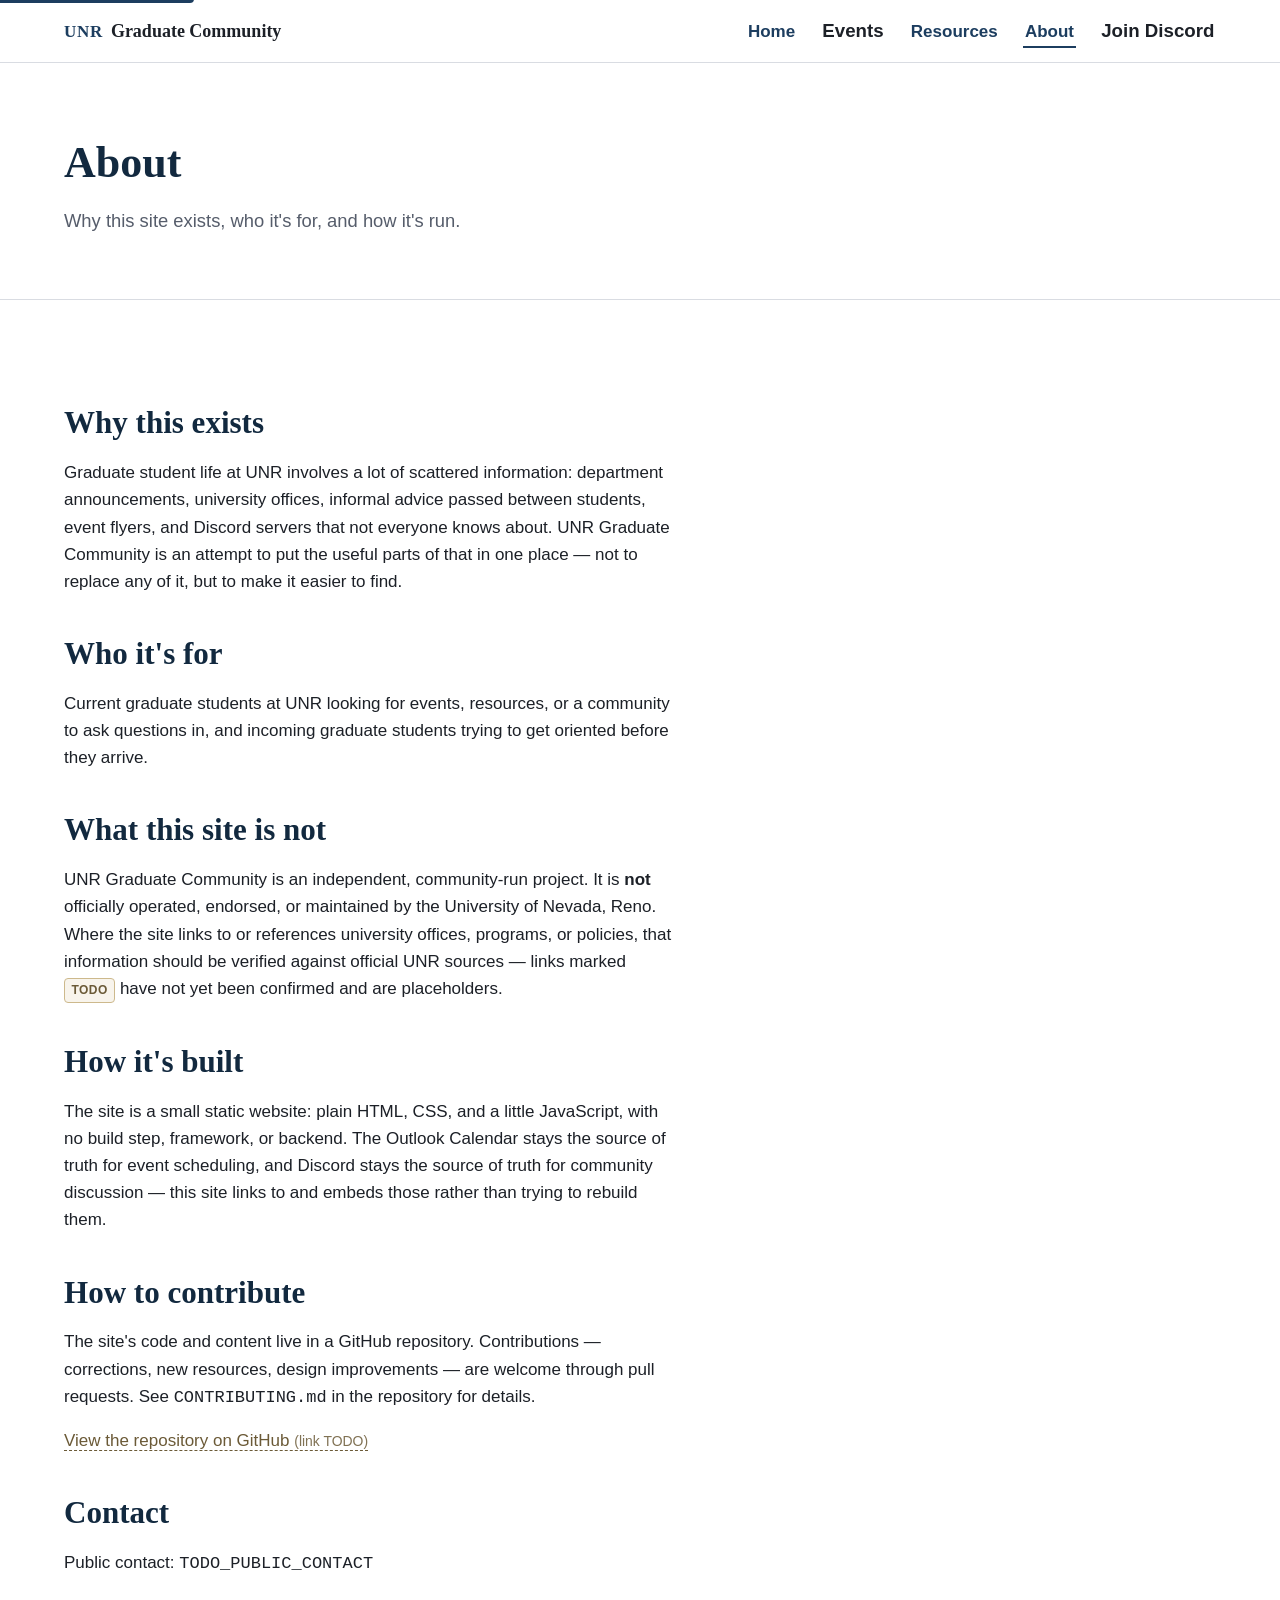
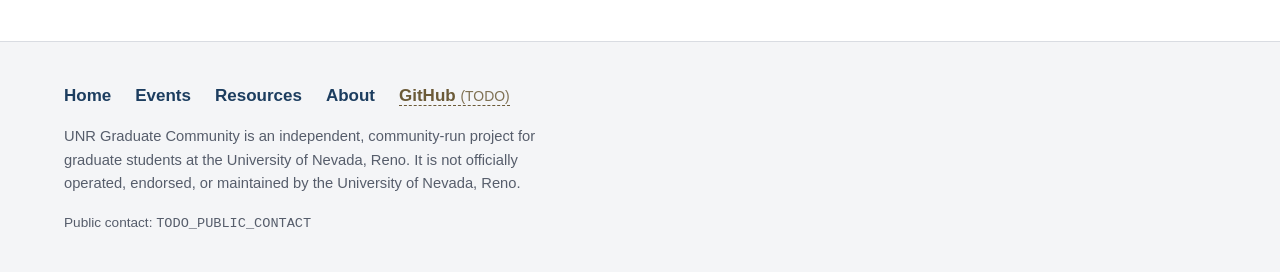
==== about.html @ 1ec274d3 "Make Events and Join Discord more prominent in the nav The shared calendar and Discord community are" ====
<!DOCTYPE html>
<html lang="en">
<head>
  <meta charset="UTF-8" />
  <meta name="viewport" content="width=device-width, initial-scale=1" />
  <title>About — UNR Graduate Community</title>
  <meta name="description" content="What UNR Graduate Community is, who it's for, and how to contribute. An independent, community-run project — not an official UNR publication." />
  <meta name="og:title" content="About — UNR Graduate Community" />
  <meta name="og:description" content="What UNR Graduate Community is, who it's for, and how to contribute." />
  <meta name="og:type" content="website" />
  <meta name="og:site_name" content="UNR Graduate Community" />
  <link rel="icon" href="assets/icons/favicon.svg" type="image/svg+xml" />
  <link rel="stylesheet" href="css/styles.css" />
  <script>document.documentElement.classList.add("js");</script>
  <script src="js/main.js" defer></script>
</head>
<body>
  <a class="skip-link" href="#main">Skip to main content</a>

  <header class="site-header">
    <div class="wrap site-header__inner">
      <a class="brand" href="index.html">
        <span class="brand__mark" aria-hidden="true">UNR</span>
        <span class="brand__name">Graduate Community</span>
      </a>

      <button type="button" class="nav-toggle" aria-expanded="false" aria-controls="primary-nav">
        <span class="nav-toggle__icon" aria-hidden="true"></span>
        <span class="nav-toggle__label">Menu</span>
      </button>

      <nav class="site-nav" id="primary-nav" aria-label="Primary">
        <ul class="nav-list">
          <li><a href="index.html">Home</a></li>
          <li><a href="events.html" class="nav-link--featured">Events</a></li>
          <li><a href="resources.html">Resources</a></li>
          <li><a href="about.html" aria-current="page">About</a></li>
          <li>
            <a href="resources.html#community" class="nav-link--featured">Join Discord</a>
          </li>
        </ul>
      </nav>
    </div>
  </header>

  <main id="main">
    <section class="hero">
      <div class="wrap">
        <h1>About</h1>
        <p class="hero__lede">Why this site exists, who it's for, and how it's run.</p>
      </div>
    </section>

    <section class="section">
      <div class="wrap prose">
        <h2>Why this exists</h2>
        <p>
          Graduate student life at UNR involves a lot of scattered information: department
          announcements, university offices, informal advice passed between students, event
          flyers, and Discord servers that not everyone knows about. UNR Graduate Community is
          an attempt to put the useful parts of that in one place — not to replace any of it,
          but to make it easier to find.
        </p>

        <h2>Who it's for</h2>
        <p>
          Current graduate students at UNR looking for events, resources, or a community to ask
          questions in, and incoming graduate students trying to get oriented before they arrive.
        </p>

        <h2>What this site is not</h2>
        <p>
          UNR Graduate Community is an independent, community-run project. It is
          <strong>not</strong> officially operated, endorsed, or maintained by the University of
          Nevada, Reno. Where the site links to or references university offices, programs, or
          policies, that information should be verified against official UNR sources — links
          marked <span class="todo-tag">TODO</span> have not yet been confirmed and are
          placeholders.
        </p>

        <h2>How it's built</h2>
        <p>
          The site is a small static website: plain HTML, CSS, and a little JavaScript, with no
          build step, framework, or backend. The Outlook Calendar stays the source of truth for
          event scheduling, and Discord stays the source of truth for community discussion — this
          site links to and embeds those rather than trying to rebuild them.
        </p>

        <h2>How to contribute</h2>
        <p>
          The site's code and content live in a GitHub repository. Contributions — corrections,
          new resources, design improvements — are welcome through pull requests. See
          <code>CONTRIBUTING.md</code> in the repository for details.
        </p>
        <p>
          <a href="#" class="placeholder-link" title="Placeholder — GitHub repository link not yet public (TODO_GITHUB_REPOSITORY_URL)">
            View the repository on GitHub <span class="placeholder-note">(link TODO)</span>
          </a>
        </p>

        <h2>Contact</h2>
        <p>
          Public contact: <code>TODO_PUBLIC_CONTACT</code>
        </p>
      </div>
    </section>
  </main>

  <footer class="site-footer">
    <div class="wrap site-footer__inner">
      <nav aria-label="Footer">
        <ul class="footer-nav">
          <li><a href="index.html">Home</a></li>
          <li><a href="events.html">Events</a></li>
          <li><a href="resources.html">Resources</a></li>
          <li><a href="about.html">About</a></li>
          <li>
            <a href="#" class="placeholder-link" title="Placeholder — GitHub repository link not yet public (TODO_GITHUB_REPOSITORY_URL)">
              GitHub <span class="placeholder-note">(TODO)</span>
            </a>
          </li>
        </ul>
      </nav>
      <p class="disclaimer">
        UNR Graduate Community is an independent, community-run project for graduate students
        at the University of Nevada, Reno. It is not officially operated, endorsed, or
        maintained by the University of Nevada, Reno.
      </p>
      <p class="footer-meta">Public contact: <code>TODO_PUBLIC_CONTACT</code></p>
    </div>
  </footer>
</body>
</html>
---- css/styles.css ----
/*
  UNR Graduate Community — stylesheet
  Plain CSS, no build step. Organized top to bottom:
  reset -> tokens -> layout -> typography -> components -> page sections -> utilities -> media queries
*/

/* ---------- Reset ---------- */
*,
*::before,
*::after {
  box-sizing: border-box;
}

html {
  -webkit-text-size-adjust: 100%;
}

body {
  margin: 0;
}

img,
svg {
  max-width: 100%;
  display: block;
}

h1,
h2,
h3,
h4,
p,
figure,
blockquote,
dl,
dd {
  margin: 0;
}

ul,
ol {
  margin: 0;
  padding: 0;
  list-style: none;
}

a {
  color: inherit;
}

button {
  font: inherit;
  color: inherit;
  background: none;
  border: none;
  cursor: pointer;
}

input,
textarea,
select {
  font: inherit;
}

/* ---------- Design tokens ---------- */
:root {
  --color-bg: #ffffff;
  --color-bg-alt: #f4f5f7;
  --color-bg-inset: #edf0f4;
  --color-border: #d9dce2;
  --color-text: #1c2027;
  --color-text-muted: #565d6b;

  --color-primary: #1c3d5f;
  --color-primary-dark: #12293f;
  --color-accent: #a15c1f;
  --color-accent-dark: #7c460f;
  --color-focus: #2563eb;

  --color-placeholder-bg: #f8f4ec;
  --color-placeholder-border: #cdb98c;
  --color-placeholder-text: #6b5a37;

  --radius-sm: 4px;
  --radius-md: 8px;

  --font-body: -apple-system, BlinkMacSystemFont, "Segoe UI", Roboto, Helvetica, Arial, sans-serif;
  --font-heading: Georgia, Cambria, "Times New Roman", Times, serif;

  --container-width: 75rem;
  --space-1: 0.5rem;
  --space-2: 1rem;
  --space-3: 1.5rem;
  --space-4: 2.5rem;
  --space-5: 4rem;
}

/* ---------- Base ---------- */
body {
  background: var(--color-bg);
  color: var(--color-text);
  font-family: var(--font-body);
  font-size: 1.0625rem;
  line-height: 1.6;
}

h1,
h2,
h3,
h4 {
  font-family: var(--font-heading);
  font-weight: 700;
  line-height: 1.25;
  color: var(--color-primary-dark);
}

h1 {
  font-size: clamp(2rem, 1.6rem + 1.6vw, 2.75rem);
}

h2 {
  font-size: clamp(1.5rem, 1.3rem + 0.8vw, 2rem);
}

h3 {
  font-size: 1.25rem;
}

p {
  max-width: 65ch;
}

a {
  text-decoration-thickness: 1px;
  text-underline-offset: 0.15em;
}

a:not([class]) {
  color: var(--color-primary);
}

a:not([class]):hover {
  color: var(--color-accent);
}

:focus-visible {
  outline: 3px solid var(--color-focus);
  outline-offset: 2px;
}

::selection {
  background: var(--color-accent);
  color: #fff;
}

/* ---------- Layout helpers ---------- */
.wrap {
  max-width: var(--container-width);
  margin-inline: auto;
  padding-inline: var(--space-3);
}

.section {
  padding-block: var(--space-5);
}

.section--alt {
  background: var(--color-bg-alt);
}

.section-heading {
  max-width: 42rem;
  margin-bottom: var(--space-4);
}

.section-heading p {
  color: var(--color-text-muted);
  margin-top: var(--space-1);
}

.visually-hidden {
  position: absolute;
  width: 1px;
  height: 1px;
  padding: 0;
  margin: -1px;
  overflow: hidden;
  clip: rect(0, 0, 0, 0);
  white-space: nowrap;
  border: 0;
}

/* ---------- Skip link ---------- */
.skip-link {
  position: absolute;
  left: 0;
  top: -3rem;
  background: var(--color-primary);
  color: #fff;
  padding: 0.75rem 1.25rem;
  z-index: 100;
  border-radius: 0 0 var(--radius-sm) 0;
  transition: top 0.15s ease;
}

.skip-link:focus {
  top: 0;
}

@media (prefers-reduced-motion: reduce) {
  .skip-link {
    transition: none;
  }
}

/* ---------- Header / Nav ---------- */
.site-header {
  border-bottom: 1px solid var(--color-border);
  background: var(--color-bg);
}

.site-header__inner {
  display: flex;
  align-items: center;
  justify-content: space-between;
  padding-block: var(--space-2);
  gap: var(--space-3);
}

.brand {
  display: flex;
  align-items: baseline;
  gap: 0.5rem;
  text-decoration: none;
  font-family: var(--font-heading);
}

.brand__mark {
  font-weight: 700;
  color: var(--color-primary);
  letter-spacing: 0.04em;
}

.brand__name {
  font-weight: 700;
  color: var(--color-text);
  font-size: 1.125rem;
}

.nav-toggle {
  display: none;
  align-items: center;
  gap: 0.5rem;
  padding: 0.5rem 0.75rem;
  border: 1px solid var(--color-border);
  border-radius: var(--radius-sm);
  min-height: 44px;
}

.nav-toggle__icon,
.nav-toggle__icon::before,
.nav-toggle__icon::after {
  display: block;
  width: 20px;
  height: 2px;
  background: var(--color-text);
}

.nav-toggle__icon {
  position: relative;
}

.nav-toggle__icon::before,
.nav-toggle__icon::after {
  content: "";
  position: absolute;
  left: 0;
}

.nav-toggle__icon::before {
  top: -6px;
}

.nav-toggle__icon::after {
  top: 6px;
}

.nav-list {
  display: flex;
  flex-wrap: wrap;
  align-items: center;
  gap: var(--space-3);
}

.nav-list a {
  text-decoration: none;
  font-weight: 600;
  padding: 0.35rem 0.1rem;
  border-bottom: 2px solid transparent;
}

.nav-list a:hover {
  border-bottom-color: var(--color-accent);
}

.nav-list a[aria-current="page"] {
  border-bottom-color: var(--color-primary);
}

.nav-list .placeholder-link {
  font-weight: 600;
}

.nav-list a.nav-link--featured {
  font-size: 1.1em;
  font-weight: 700;
}

/* ---------- Buttons ---------- */
.btn {
  display: inline-flex;
  align-items: center;
  justify-content: center;
  gap: 0.5rem;
  min-height: 44px;
  padding: 0.7rem 1.4rem;
  border-radius: var(--radius-sm);
  border: 1px solid transparent;
  font-weight: 600;
  text-decoration: none;
  font-size: 1rem;
}

.btn--primary {
  background: var(--color-primary);
  color: #fff;
}

.btn--primary:hover {
  background: var(--color-primary-dark);
}

.btn--secondary {
  background: transparent;
  color: var(--color-primary);
  border-color: var(--color-primary);
}

.btn--secondary:hover {
  background: var(--color-bg-alt);
}

.btn-row {
  display: flex;
  flex-wrap: wrap;
  gap: var(--space-2);
  margin-top: var(--space-3);
}

/* ---------- Placeholder pattern ---------- */
.placeholder-link {
  color: var(--color-placeholder-text);
  border-bottom: 1px dashed var(--color-placeholder-text);
  text-decoration: none;
  cursor: not-allowed;
}

.placeholder-note {
  font-size: 0.82em;
  font-weight: 400;
  opacity: 0.85;
}

.btn.placeholder-link {
  background: var(--color-placeholder-bg);
  color: var(--color-placeholder-text);
  border: 1px dashed var(--color-placeholder-border);
}

.placeholder-box {
  border: 1px dashed var(--color-placeholder-border);
  background: var(--color-placeholder-bg);
  color: var(--color-placeholder-text);
  border-radius: var(--radius-md);
  padding: var(--space-4);
  text-align: center;
}

.placeholder-box h3 {
  color: var(--color-placeholder-text);
  margin-bottom: var(--space-1);
}

.placeholder-box code {
  display: inline-block;
  margin-top: var(--space-1);
  font-size: 0.85rem;
  background: rgba(0, 0, 0, 0.05);
  padding: 0.15rem 0.4rem;
  border-radius: var(--radius-sm);
}

/* ---------- Hero ---------- */
.hero {
  padding-block: var(--space-5);
  border-bottom: 1px solid var(--color-border);
}

.hero__eyebrow {
  color: var(--color-accent-dark);
  font-weight: 700;
  text-transform: uppercase;
  font-size: 0.85rem;
  letter-spacing: 0.08em;
}

.hero h1 {
  margin-top: var(--space-1);
}

.hero__lede {
  margin-top: var(--space-2);
  font-size: 1.15rem;
  color: var(--color-text-muted);
  max-width: 48rem;
}

.hero__disclaimer {
  margin-top: var(--space-2);
  font-size: 0.9rem;
  color: var(--color-text-muted);
  max-width: 48rem;
}

/* ---------- Calendar ---------- */
.calendar-frame-wrap {
  position: relative;
  width: 100%;
  aspect-ratio: 4 / 3;
  border: 1px solid var(--color-border);
  border-radius: var(--radius-md);
  overflow: hidden;
}

.calendar-frame-wrap iframe {
  width: 100%;
  height: 100%;
  border: 0;
}

@media (min-width: 640px) {
  .calendar-frame-wrap {
    aspect-ratio: 16 / 9;
  }
}

/* ---------- Discord widget ---------- */
.discord-widget-wrap iframe {
  width: 100%;
  max-width: 350px;
  height: 500px;
  border: 0;
  border-radius: var(--radius-md);
}

/* ---------- Category / resource grids ---------- */
.category-grid {
  display: grid;
  grid-template-columns: repeat(auto-fit, minmax(15rem, 1fr));
  gap: var(--space-3);
}

.category-item {
  border-top: 3px solid var(--color-primary);
  padding: var(--space-3) 0 var(--space-2);
}

.category-item h3 {
  margin-bottom: 0.4rem;
}

.category-item h3 a {
  text-decoration: none;
}

.category-item h3 a:hover {
  color: var(--color-accent);
}

.category-item p {
  color: var(--color-text-muted);
  font-size: 0.97rem;
}

/* ---------- Resource lists ---------- */
.resource-section {
  padding-block: var(--space-4);
  border-bottom: 1px solid var(--color-border);
}

.resource-section:last-child {
  border-bottom: none;
}

.resource-list {
  margin-top: var(--space-2);
  display: grid;
  gap: var(--space-2);
}

.resource-item {
  padding: var(--space-2) 0;
  border-bottom: 1px solid var(--color-border);
  display: flex;
  flex-wrap: wrap;
  justify-content: space-between;
  gap: var(--space-1) var(--space-3);
}

.resource-item:last-child {
  border-bottom: none;
}

.resource-item__title {
  font-weight: 600;
}

a.resource-item__title {
  color: var(--color-primary);
  text-decoration: none;
}

a.resource-item__title:hover {
  color: var(--color-accent);
  text-decoration: underline;
}

.resource-item__note {
  color: var(--color-text-muted);
  font-size: 0.95rem;
  flex-basis: 100%;
}

.todo-tag {
  display: inline-block;
  font-size: 0.75rem;
  font-weight: 700;
  letter-spacing: 0.04em;
  color: var(--color-placeholder-text);
  background: var(--color-placeholder-bg);
  border: 1px solid var(--color-placeholder-border);
  border-radius: var(--radius-sm);
  padding: 0.1rem 0.4rem;
}

/* ---------- Events categories ---------- */
.tag-list {
  display: flex;
  flex-wrap: wrap;
  gap: 0.5rem;
  margin-top: var(--space-2);
}

.tag {
  border: 1px solid var(--color-border);
  border-radius: 999px;
  padding: 0.3rem 0.9rem;
  font-size: 0.9rem;
  color: var(--color-text-muted);
}

/* ---------- Get involved ---------- */
.involved-grid {
  display: grid;
  grid-template-columns: repeat(auto-fit, minmax(16rem, 1fr));
  gap: var(--space-4);
}

.involved-item h3 {
  margin-bottom: 0.4rem;
}

.involved-item p {
  color: var(--color-text-muted);
}

/* ---------- Forms area (submission placeholders) ---------- */
.submission-grid {
  display: grid;
  grid-template-columns: repeat(auto-fit, minmax(18rem, 1fr));
  gap: var(--space-3);
  margin-top: var(--space-3);
}

/* ---------- Footer ---------- */
.site-footer {
  border-top: 1px solid var(--color-border);
  background: var(--color-bg-alt);
  padding-block: var(--space-4);
}

.footer-nav {
  display: flex;
  flex-wrap: wrap;
  gap: var(--space-3);
  margin-bottom: var(--space-2);
}

.footer-nav a {
  text-decoration: none;
  font-weight: 600;
}

.footer-nav a:hover {
  color: var(--color-accent);
}

.disclaimer {
  color: var(--color-text-muted);
  font-size: 0.92rem;
  max-width: 60ch;
}

.footer-meta {
  margin-top: var(--space-2);
  color: var(--color-text-muted);
  font-size: 0.85rem;
}

/* ---------- About page ---------- */
.prose > * + * {
  margin-top: var(--space-2);
}

.prose h2 {
  margin-top: var(--space-4);
}

.prose ul,
.prose ol {
  list-style: disc;
  padding-left: 1.4rem;
}

.prose ul li + li,
.prose ol li + li {
  margin-top: 0.4rem;
}

/* ---------- Small screens ---------- */
@media (max-width: 700px) {
  .js .nav-toggle {
    display: inline-flex;
  }

  .js .site-nav {
    display: none;
    width: 100%;
  }

  .js .site-nav.is-open {
    display: block;
  }

  .js .nav-list {
    flex-direction: column;
    align-items: flex-start;
    gap: var(--space-2);
    padding-block: var(--space-2);
  }

  .site-header__inner {
    flex-wrap: wrap;
  }
}

/* ---------- Reduced motion ---------- */
@media (prefers-reduced-motion: reduce) {
  * {
    scroll-behavior: auto !important;
  }
}
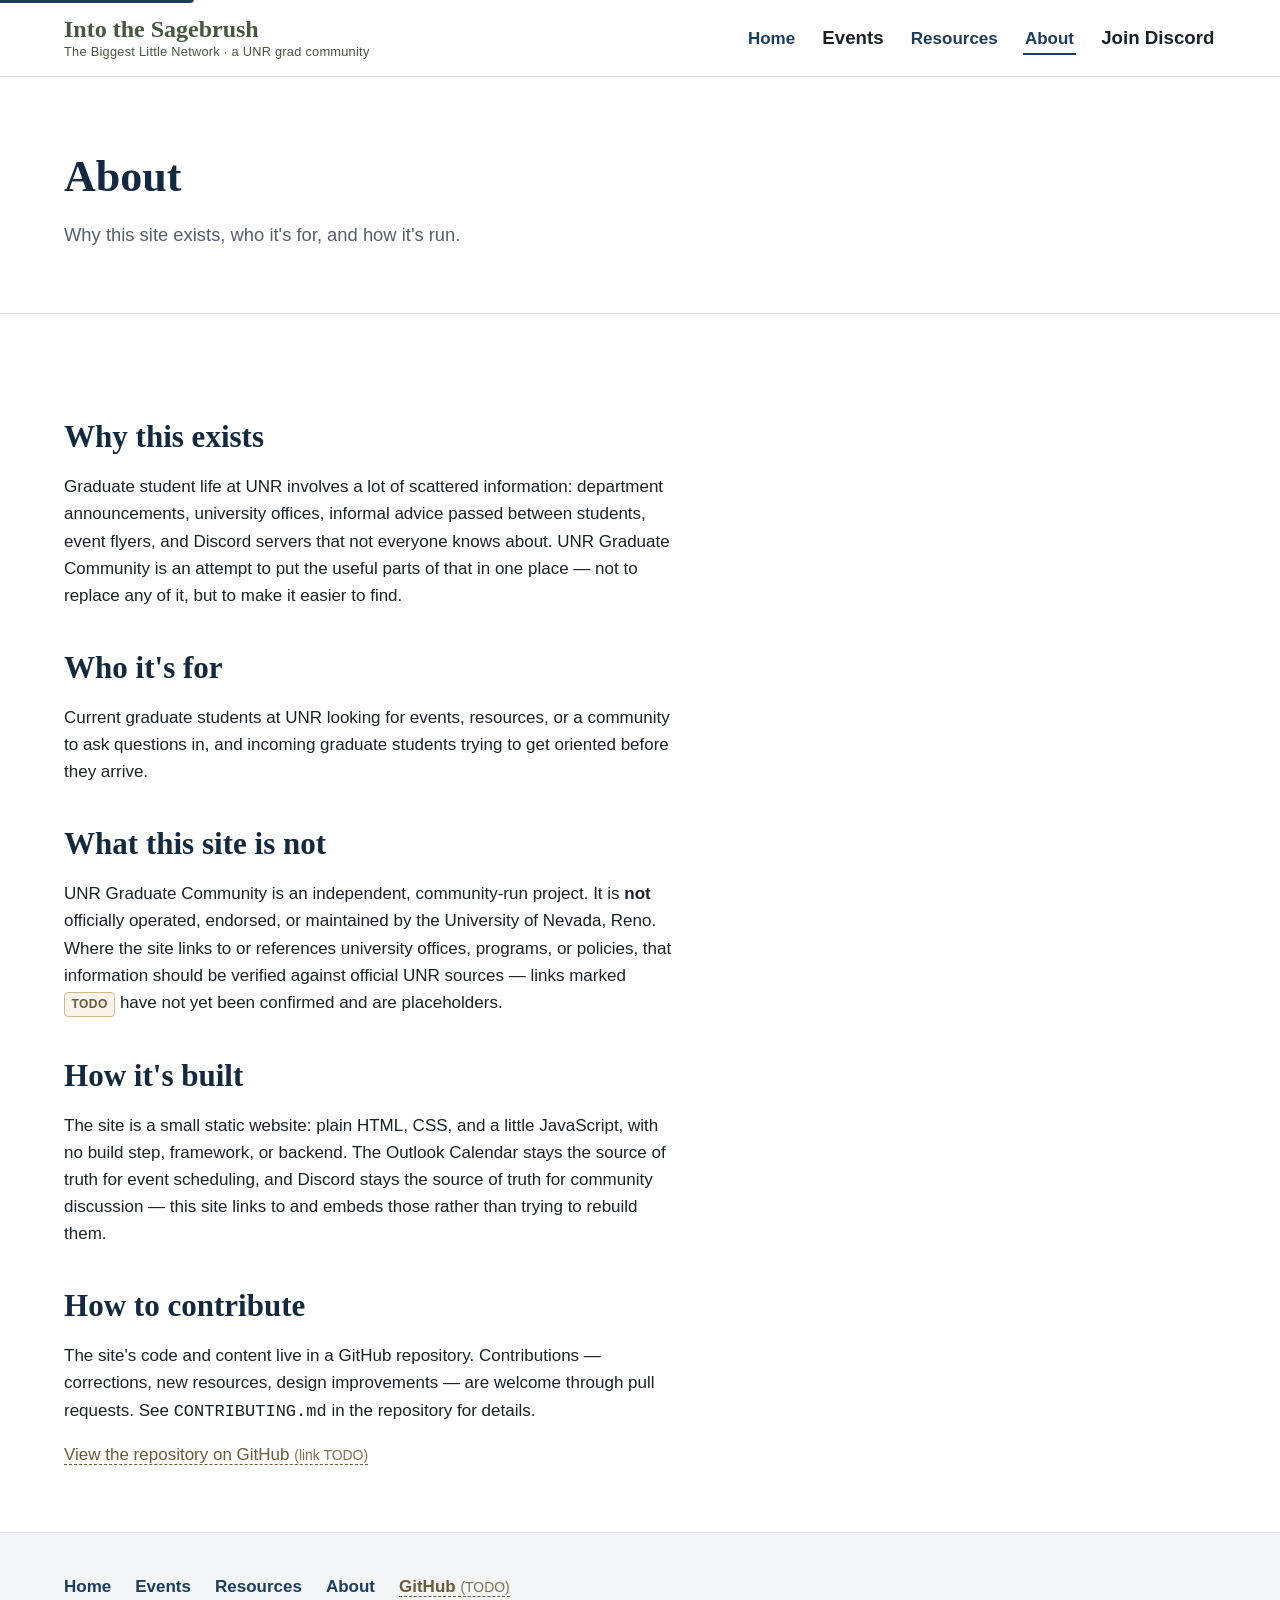
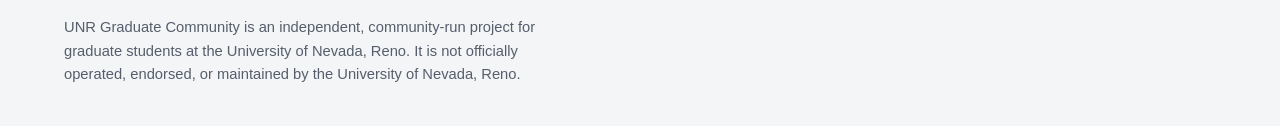
==== commit d46997ce: "Remove public contact placeholder, rebrand as "Into the Sagebrush" Drops the TODO_PUBLIC_CONTACT pla" ====
--- a/about.html
+++ b/about.html
@@ -3,12 +3,12 @@
 <head>
   <meta charset="UTF-8" />
   <meta name="viewport" content="width=device-width, initial-scale=1" />
-  <title>About — UNR Graduate Community</title>
+  <title>About — Into the Sagebrush</title>
   <meta name="description" content="What UNR Graduate Community is, who it's for, and how to contribute. An independent, community-run project — not an official UNR publication." />
-  <meta name="og:title" content="About — UNR Graduate Community" />
+  <meta name="og:title" content="About — Into the Sagebrush" />
   <meta name="og:description" content="What UNR Graduate Community is, who it's for, and how to contribute." />
   <meta name="og:type" content="website" />
-  <meta name="og:site_name" content="UNR Graduate Community" />
+  <meta name="og:site_name" content="Into the Sagebrush" />
   <link rel="icon" href="assets/icons/favicon.svg" type="image/svg+xml" />
   <link rel="stylesheet" href="css/styles.css" />
   <script>document.documentElement.classList.add("js");</script>
@@ -20,8 +20,8 @@
   <header class="site-header">
     <div class="wrap site-header__inner">
       <a class="brand" href="index.html">
-        <span class="brand__mark" aria-hidden="true">UNR</span>
-        <span class="brand__name">Graduate Community</span>
+        <span class="brand__name">Into the Sagebrush</span>
+        <span class="brand__tagline">The Biggest Little Network &middot; a UNR grad community</span>
       </a>
 
       <button type="button" class="nav-toggle" aria-expanded="false" aria-controls="primary-nav">
@@ -97,11 +97,6 @@
             View the repository on GitHub <span class="placeholder-note">(link TODO)</span>
           </a>
         </p>
-
-        <h2>Contact</h2>
-        <p>
-          Public contact: <code>TODO_PUBLIC_CONTACT</code>
-        </p>
       </div>
     </section>
   </main>
@@ -126,7 +121,6 @@
         at the University of Nevada, Reno. It is not officially operated, endorsed, or
         maintained by the University of Nevada, Reno.
       </p>
-      <p class="footer-meta">Public contact: <code>TODO_PUBLIC_CONTACT</code></p>
     </div>
   </footer>
 </body>
--- a/css/styles.css
+++ b/css/styles.css
@@ -75,6 +75,7 @@
   --color-primary-dark: #12293f;
   --color-accent: #a15c1f;
   --color-accent-dark: #7c460f;
+  --color-sage-dark: #46583f;
   --color-focus: #2563eb;
 
   --color-placeholder-bg: #f8f4ec;
@@ -229,22 +230,25 @@
 
 .brand {
   display: flex;
-  align-items: baseline;
-  gap: 0.5rem;
+  flex-direction: column;
+  gap: 0.1rem;
   text-decoration: none;
+  line-height: 1.15;
+}
+
+.brand__name {
   font-family: var(--font-heading);
-}
-
-.brand__mark {
   font-weight: 700;
-  color: var(--color-primary);
-  letter-spacing: 0.04em;
-}
-
-.brand__name {
-  font-weight: 700;
-  color: var(--color-text);
-  font-size: 1.125rem;
+  color: var(--color-sage-dark);
+  font-size: 1.5rem;
+}
+
+.brand__tagline {
+  font-family: var(--font-body);
+  font-weight: 500;
+  color: var(--color-sage-dark);
+  font-size: 0.8rem;
+  letter-spacing: 0.02em;
 }
 
 .nav-toggle {
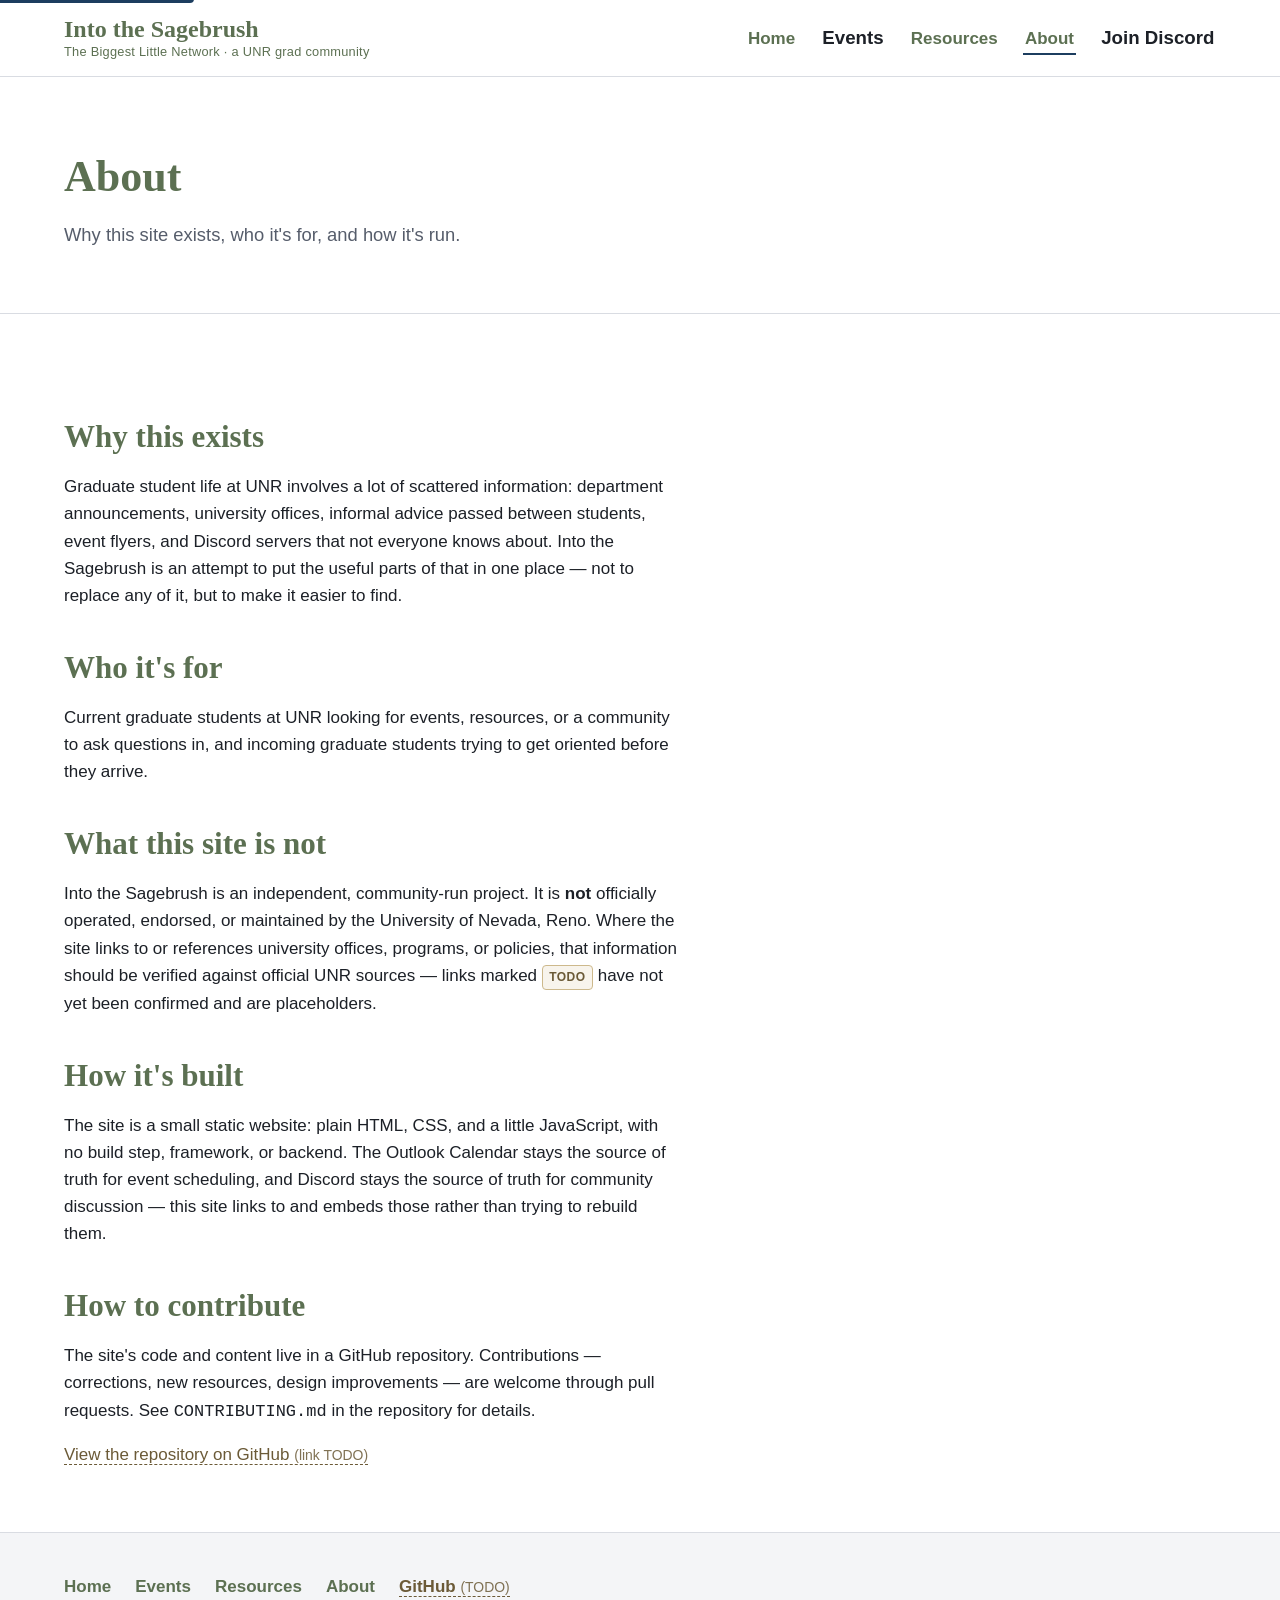
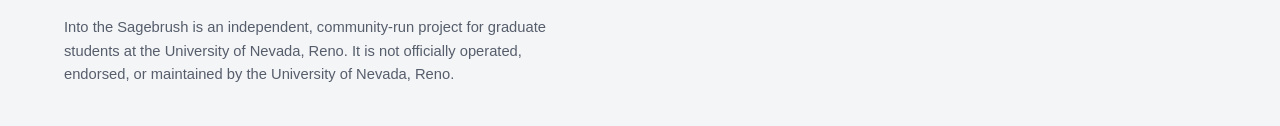
==== commit a95d01e8: "Complete the "Into the Sagebrush" rename; unify heading/link color Replaces every remaining "UNR Gra" ====
--- a/about.html
+++ b/about.html
@@ -4,9 +4,9 @@
   <meta charset="UTF-8" />
   <meta name="viewport" content="width=device-width, initial-scale=1" />
   <title>About — Into the Sagebrush</title>
-  <meta name="description" content="What UNR Graduate Community is, who it's for, and how to contribute. An independent, community-run project — not an official UNR publication." />
+  <meta name="description" content="Why Into the Sagebrush exists, who it's for, and how to contribute. An independent, community-run project — not an official UNR publication." />
   <meta name="og:title" content="About — Into the Sagebrush" />
-  <meta name="og:description" content="What UNR Graduate Community is, who it's for, and how to contribute." />
+  <meta name="og:description" content="Why Into the Sagebrush exists, who it's for, and how to contribute." />
   <meta name="og:type" content="website" />
   <meta name="og:site_name" content="Into the Sagebrush" />
   <link rel="icon" href="assets/icons/favicon.svg" type="image/svg+xml" />
@@ -57,7 +57,7 @@
         <p>
           Graduate student life at UNR involves a lot of scattered information: department
           announcements, university offices, informal advice passed between students, event
-          flyers, and Discord servers that not everyone knows about. UNR Graduate Community is
+          flyers, and Discord servers that not everyone knows about. Into the Sagebrush is
           an attempt to put the useful parts of that in one place — not to replace any of it,
           but to make it easier to find.
         </p>
@@ -70,7 +70,7 @@
 
         <h2>What this site is not</h2>
         <p>
-          UNR Graduate Community is an independent, community-run project. It is
+          Into the Sagebrush is an independent, community-run project. It is
           <strong>not</strong> officially operated, endorsed, or maintained by the University of
           Nevada, Reno. Where the site links to or references university offices, programs, or
           policies, that information should be verified against official UNR sources — links
@@ -117,7 +117,7 @@
         </ul>
       </nav>
       <p class="disclaimer">
-        UNR Graduate Community is an independent, community-run project for graduate students
+        Into the Sagebrush is an independent, community-run project for graduate students
         at the University of Nevada, Reno. It is not officially operated, endorsed, or
         maintained by the University of Nevada, Reno.
       </p>
--- a/css/styles.css
+++ b/css/styles.css
@@ -75,6 +75,7 @@
   --color-primary-dark: #12293f;
   --color-accent: #a15c1f;
   --color-accent-dark: #7c460f;
+  --color-sage: #5c7052;
   --color-sage-dark: #46583f;
   --color-focus: #2563eb;
 
@@ -112,7 +113,7 @@
   font-family: var(--font-heading);
   font-weight: 700;
   line-height: 1.25;
-  color: var(--color-primary-dark);
+  color: var(--color-sage);
 }
 
 h1 {
@@ -137,7 +138,7 @@
 }
 
 a:not([class]) {
-  color: var(--color-primary);
+  color: var(--color-sage);
 }
 
 a:not([class]):hover {
@@ -239,14 +240,14 @@
 .brand__name {
   font-family: var(--font-heading);
   font-weight: 700;
-  color: var(--color-sage-dark);
+  color: var(--color-sage);
   font-size: 1.5rem;
 }
 
 .brand__tagline {
   font-family: var(--font-body);
   font-weight: 500;
-  color: var(--color-sage-dark);
+  color: var(--color-sage);
   font-size: 0.8rem;
   letter-spacing: 0.02em;
 }
@@ -346,8 +347,8 @@
 
 .btn--secondary {
   background: transparent;
-  color: var(--color-primary);
-  border-color: var(--color-primary);
+  color: var(--color-sage);
+  border-color: var(--color-sage);
 }
 
 .btn--secondary:hover {
@@ -530,7 +531,7 @@
 }
 
 a.resource-item__title {
-  color: var(--color-primary);
+  color: var(--color-sage);
   text-decoration: none;
 }
 
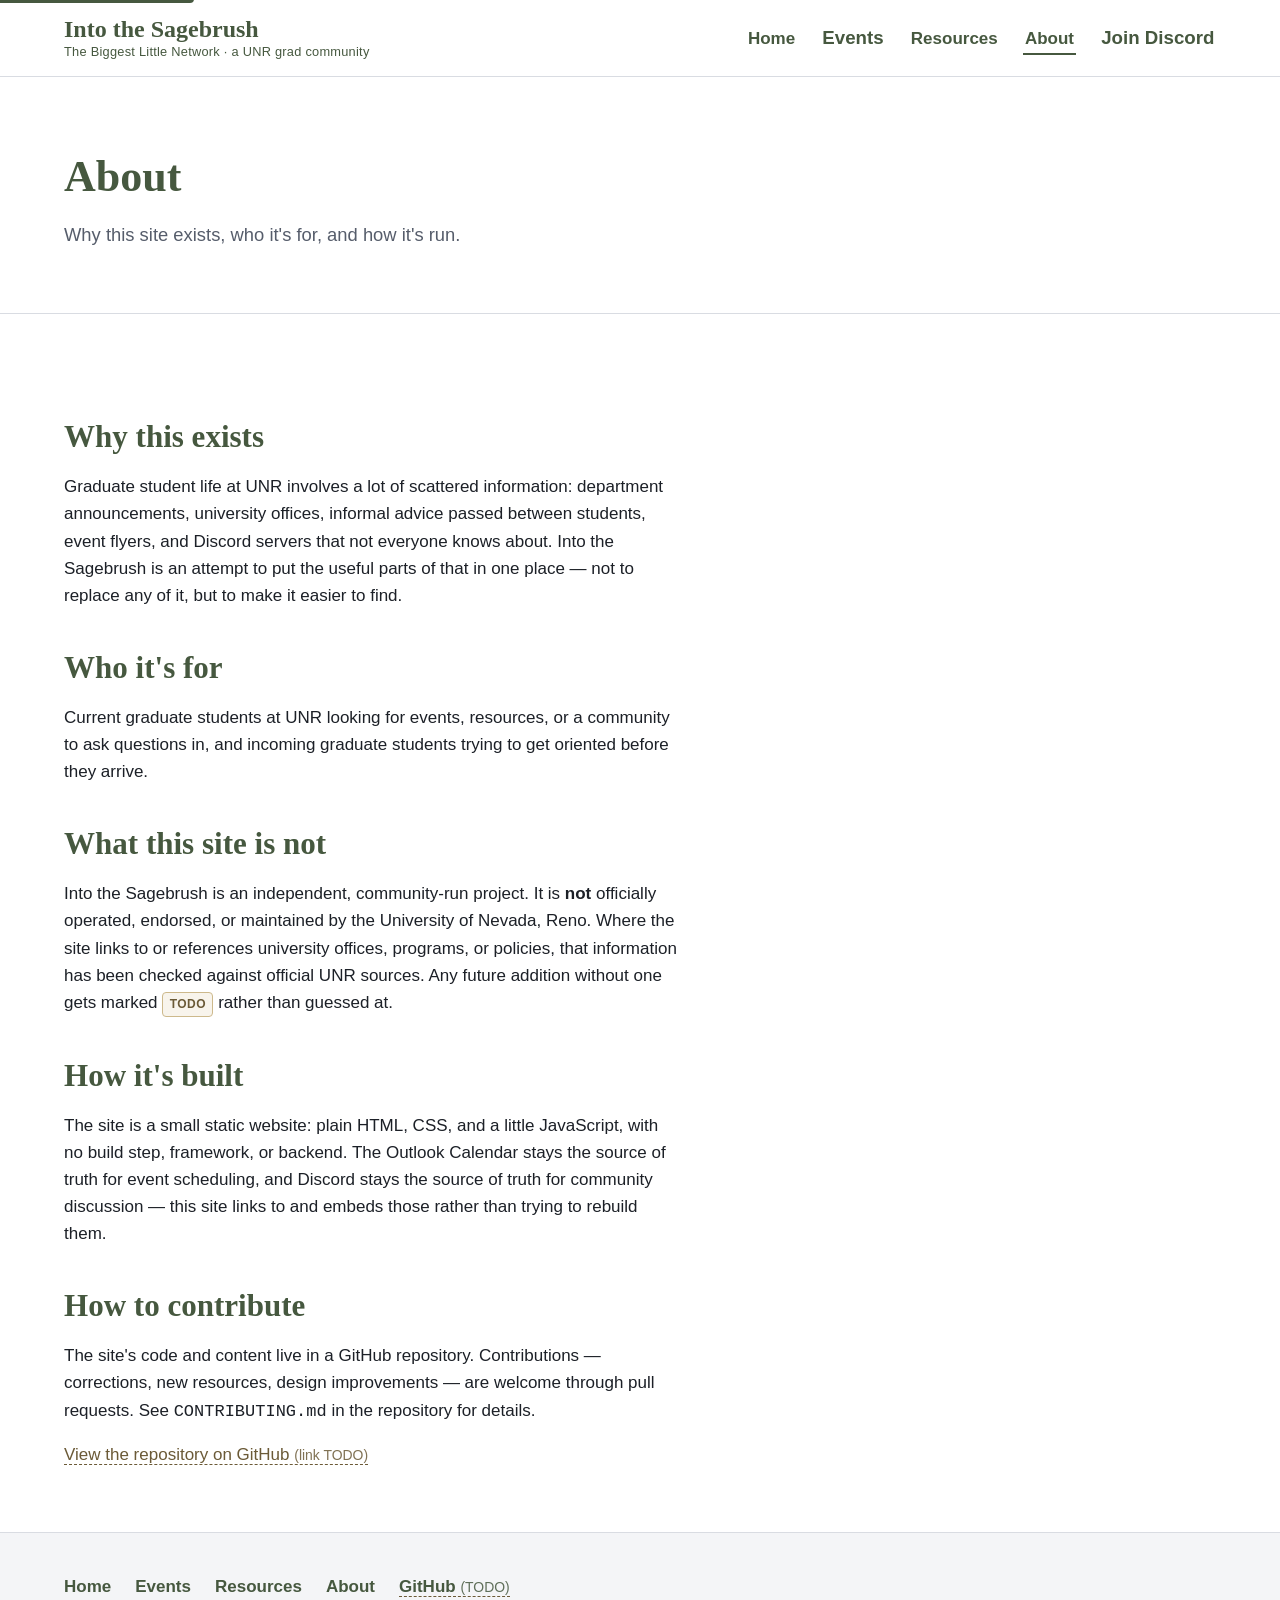
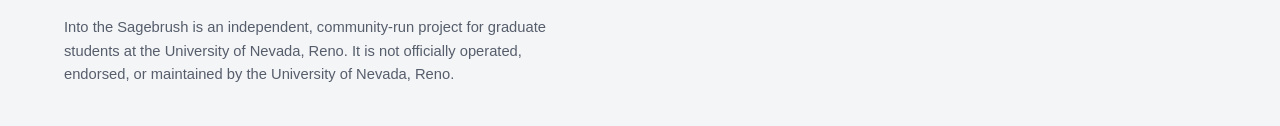
==== commit f26f5776: "Resolve remaining resource-directory TODOs honestly Four resources.html entries had no single verifi" ====
--- a/about.html
+++ b/about.html
@@ -73,9 +73,9 @@
           Into the Sagebrush is an independent, community-run project. It is
           <strong>not</strong> officially operated, endorsed, or maintained by the University of
           Nevada, Reno. Where the site links to or references university offices, programs, or
-          policies, that information should be verified against official UNR sources — links
-          marked <span class="todo-tag">TODO</span> have not yet been confirmed and are
-          placeholders.
+          policies, that information has been checked against official UNR sources. Any future
+          addition without one gets marked <span class="todo-tag">TODO</span> rather than guessed
+          at.
         </p>
 
         <h2>How it's built</h2>
--- a/css/styles.css
+++ b/css/styles.css
@@ -71,12 +71,10 @@
   --color-text: #1c2027;
   --color-text-muted: #565d6b;
 
-  --color-primary: #1c3d5f;
-  --color-primary-dark: #12293f;
   --color-accent: #a15c1f;
   --color-accent-dark: #7c460f;
-  --color-sage: #5c7052;
-  --color-sage-dark: #46583f;
+  --color-sage: #46583f;
+  --color-sage-dark: #313d2c;
   --color-focus: #2563eb;
 
   --color-placeholder-bg: #f8f4ec;
@@ -197,7 +195,7 @@
   position: absolute;
   left: 0;
   top: -3rem;
-  background: var(--color-primary);
+  background: var(--color-sage);
   color: #fff;
   padding: 0.75rem 1.25rem;
   z-index: 100;
@@ -298,6 +296,7 @@
 }
 
 .nav-list a {
+  color: var(--color-sage);
   text-decoration: none;
   font-weight: 600;
   padding: 0.35rem 0.1rem;
@@ -309,7 +308,7 @@
 }
 
 .nav-list a[aria-current="page"] {
-  border-bottom-color: var(--color-primary);
+  border-bottom-color: var(--color-sage);
 }
 
 .nav-list .placeholder-link {
@@ -337,12 +336,12 @@
 }
 
 .btn--primary {
-  background: var(--color-primary);
+  background: var(--color-sage);
   color: #fff;
 }
 
 .btn--primary:hover {
-  background: var(--color-primary-dark);
+  background: var(--color-sage-dark);
 }
 
 .btn--secondary {
@@ -476,7 +475,7 @@
 }
 
 .category-item {
-  border-top: 3px solid var(--color-primary);
+  border-top: 3px solid var(--color-sage);
   padding: var(--space-3) 0 var(--space-2);
 }
 
@@ -612,6 +611,7 @@
 }
 
 .footer-nav a {
+  color: var(--color-sage);
   text-decoration: none;
   font-weight: 600;
 }
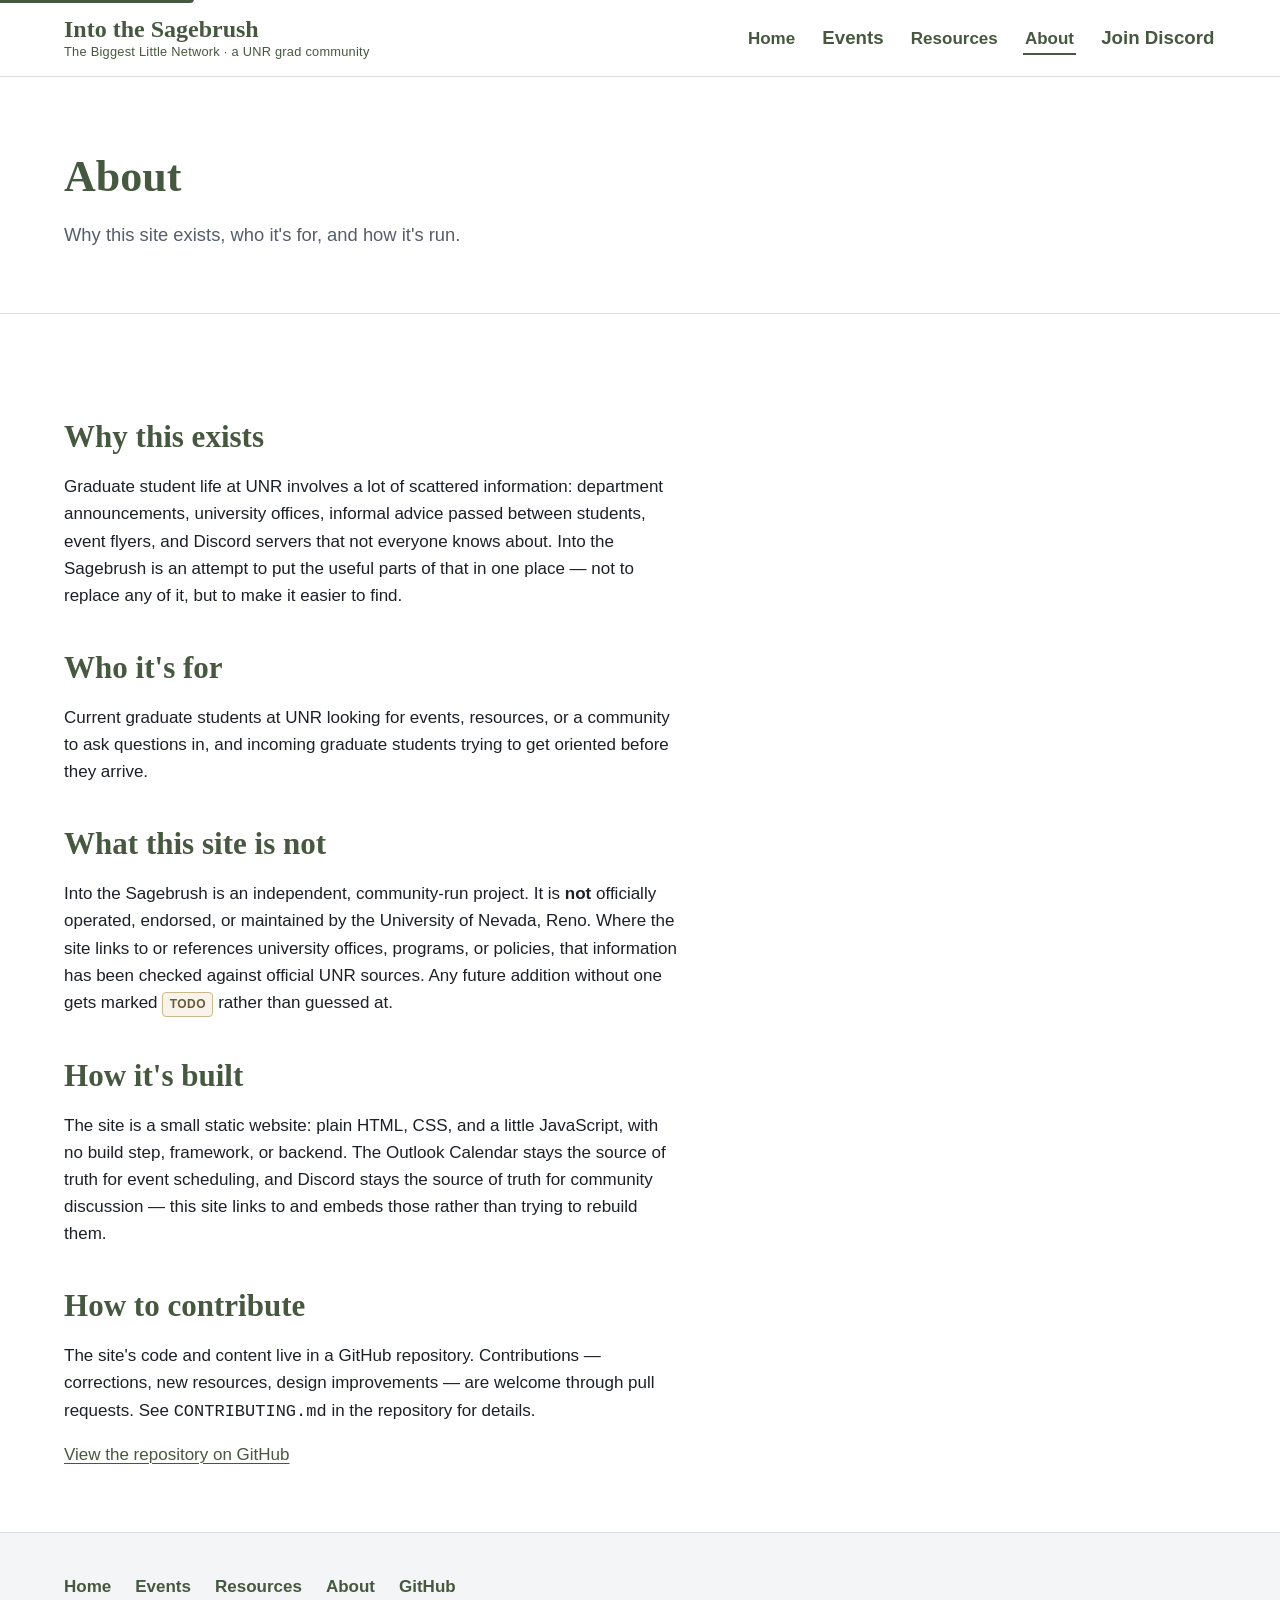
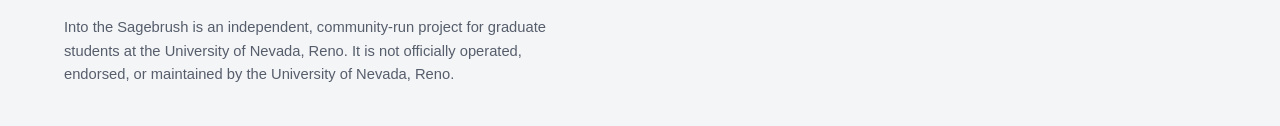
==== commit 9184faf5: "Add MIT license, resolve the GitHub repository link Adds LICENSE (MIT, per repository owner's explic" ====
--- a/about.html
+++ b/about.html
@@ -93,9 +93,7 @@
           <code>CONTRIBUTING.md</code> in the repository for details.
         </p>
         <p>
-          <a href="#" class="placeholder-link" title="Placeholder — GitHub repository link not yet public (TODO_GITHUB_REPOSITORY_URL)">
-            View the repository on GitHub <span class="placeholder-note">(link TODO)</span>
-          </a>
+          <a href="https://github.com/JamesMoore1998/unr-grad-community">View the repository on GitHub</a>
         </p>
       </div>
     </section>
@@ -110,9 +108,7 @@
           <li><a href="resources.html">Resources</a></li>
           <li><a href="about.html">About</a></li>
           <li>
-            <a href="#" class="placeholder-link" title="Placeholder — GitHub repository link not yet public (TODO_GITHUB_REPOSITORY_URL)">
-              GitHub <span class="placeholder-note">(TODO)</span>
-            </a>
+            <a href="https://github.com/JamesMoore1998/unr-grad-community">GitHub</a>
           </li>
         </ul>
       </nav>
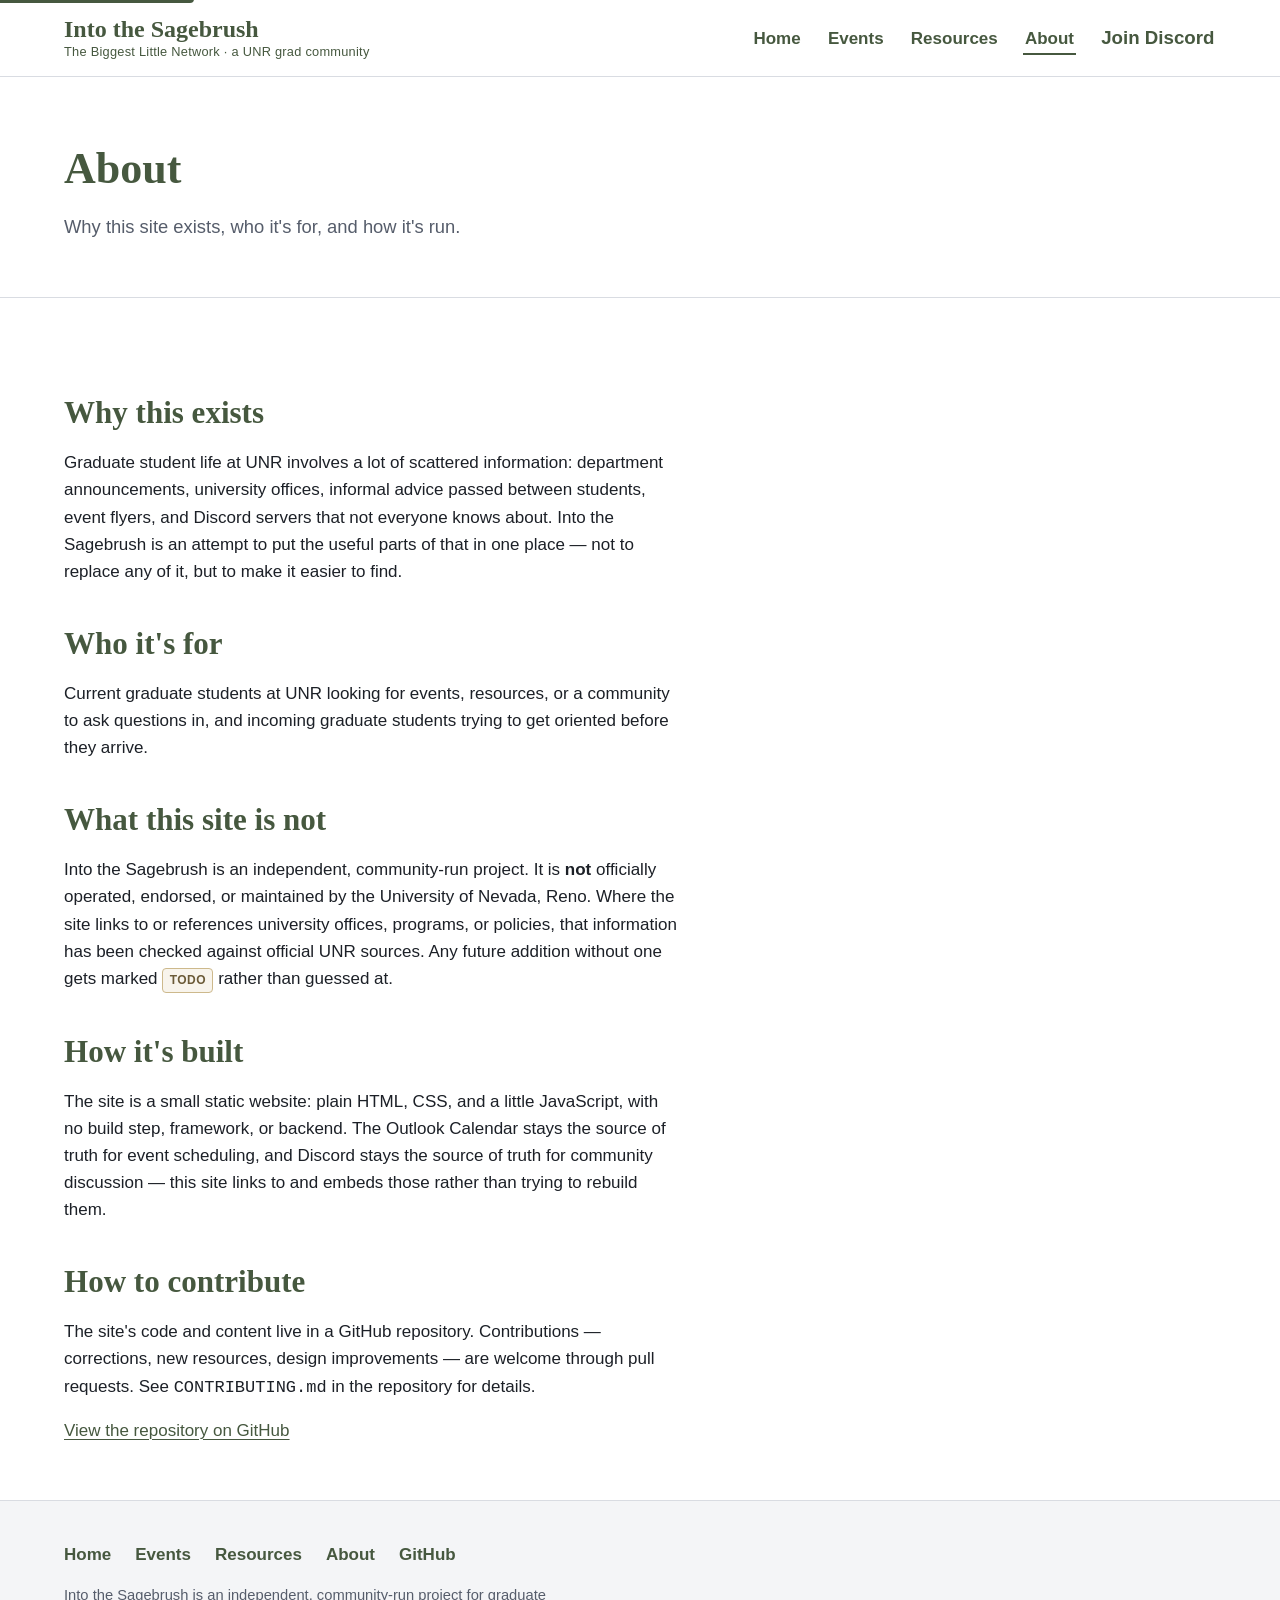
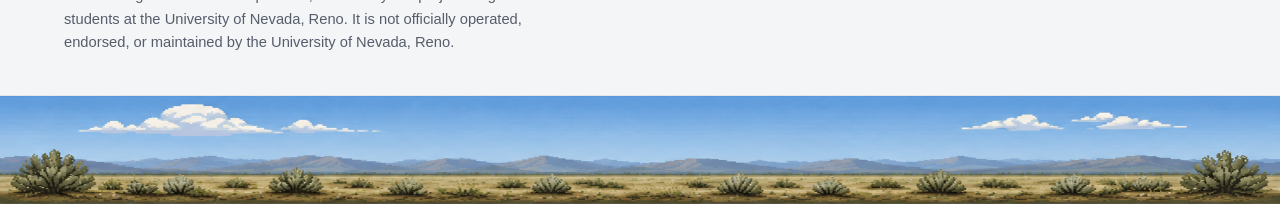
==== commit 46600eba: "Add sage grouse and pronghorn wildlife sprite animations Small decorative pixel-art natural-history " ====
--- a/about.html
+++ b/about.html
@@ -32,7 +32,7 @@
       <nav class="site-nav" id="primary-nav" aria-label="Primary">
         <ul class="nav-list">
           <li><a href="index.html">Home</a></li>
-          <li><a href="events.html" class="nav-link--featured">Events</a></li>
+          <li><a href="events.html">Events</a></li>
           <li><a href="resources.html">Resources</a></li>
           <li><a href="about.html" aria-current="page">About</a></li>
           <li>
@@ -119,5 +119,18 @@
       </p>
     </div>
   </footer>
+
+  <!-- Pronghorn runner: in-flow banner at the actual bottom of the page
+       (only visible once scrolled to), JS-driven. pointer-events: none
+       throughout, so it never blocks clicks/navigation. Hidden without JS
+       and under prefers-reduced-motion — see css/styles.css. Present on
+       every page — no shared template layer in this repo, so keep this
+       block in sync across index/events/resources/about if you edit it. -->
+  <div class="pronghorn-runner" aria-hidden="true">
+    <div class="pronghorn-runner__pos">
+      <div class="pronghorn-runner__run"></div>
+      <div class="pronghorn-runner__graze"></div>
+    </div>
+  </div>
 </body>
 </html>
--- a/css/styles.css
+++ b/css/styles.css
@@ -92,7 +92,7 @@
   --space-2: 1rem;
   --space-3: 1.5rem;
   --space-4: 2.5rem;
-  --space-5: 4rem;
+  --space-5: 3.5rem;
 }
 
 /* ---------- Base ---------- */
@@ -309,6 +309,7 @@
 
 .nav-list a[aria-current="page"] {
   border-bottom-color: var(--color-sage);
+  font-weight: 700;
 }
 
 .nav-list .placeholder-link {
@@ -652,6 +653,226 @@
   margin-top: 0.4rem;
 }
 
+/* ---------- Wildlife sprites: sage grouse & pronghorn ----------
+   Small decorative natural-history details, built from hand-cropped pixel
+   art sprite sheets (see assets/sprites/) and animated with CSS steps() on
+   background-position — the frame-stepping itself needs no JS. Fully
+   decorative: aria-hidden, pointer-events: none, and gated behind the
+   `.js` class (same convention the mobile nav toggle uses) so a no-JS
+   visitor gets a sane blank state instead of a frozen mid-animation frame.
+   Behavior/timing (the emerge trigger, speech-bubble cycle, pronghorn
+   position/pauses) lives in js/main.js under "Wildlife sprites".
+
+   sage-grouse-emerge.png is an 8-frame horizontal sprite sheet (source
+   frames padded to a uniform 229x245px each, bush persistent across every
+   frame); pronghorn-run.png is 8 frames (padded to 243x212px each);
+   pronghorn-graze.png is a 5-frame stop/lower-head/graze/raise-head cycle
+   (padded to 260x236px each). All frame counts were measured directly
+   from the source reference image, not assumed - see the READMEs under
+   assets/sprites/.
+
+   Frame-stepping math uses PIXEL offsets, not percentages:
+   background-position percentages are computed from (container size -
+   background size), which inverts sign once the background is larger
+   than the container (it always is here) - easy to get backwards. Plain
+   px avoids that. For a strip of N frames displayed at DISPLAY_W each:
+   background-size: (N*DISPLAY_W)px DISPLAY_H px; steps(N-1); end position
+   -((N-1)*DISPLAY_W)px. If you swap in art with a different frame count
+   or size, update the DISPLAY_W/H and N used below to match. */
+
+.sage-grouse-scene {
+  position: relative;
+  width: 60px;
+  height: 64px;
+  pointer-events: none;
+}
+
+.sage-grouse-scene__emerge {
+  width: 100%;
+  height: 100%;
+  background-image: url("../assets/sprites/sage-grouse/sage-grouse-emerge.png");
+  background-repeat: no-repeat;
+  /* 8 frames at 60px display width each = 480px background width. */
+  background-size: 480px 64px;
+  background-position: 0 0;
+  image-rendering: pixelated;
+}
+
+.js .sage-grouse-scene.is-visible .sage-grouse-scene__emerge {
+  /* Plays the 8-frame hidden -> peek -> emerging -> fully displayed
+     sequence once (bush stays in the same place the whole time) and holds
+     on the last frame, then layers a subtle infinite breathing pulse on
+     top (a separate CSS property, so it doesn't interfere with the
+     frame-stepping animation above it). */
+  animation:
+    grouse-emerge-steps 2.4s steps(7) forwards,
+    grouse-idle-pulse 4.5s ease-in-out infinite 2.6s;
+}
+
+@keyframes grouse-emerge-steps {
+  from {
+    background-position-x: 0;
+  }
+  to {
+    /* -(8-1)*60px */
+    background-position-x: -420px;
+  }
+}
+
+@keyframes grouse-idle-pulse {
+  0%,
+  100% {
+    transform: scale(1);
+  }
+  50% {
+    transform: scale(1.02);
+  }
+}
+
+.sage-grouse-scene__bubble {
+  position: absolute;
+  left: 50%;
+  bottom: 100%;
+  transform: translate(-50%, 4px);
+  margin: 0 0 0.4rem;
+  white-space: nowrap;
+  background: var(--color-bg);
+  border: 1px solid var(--color-border);
+  border-radius: var(--radius-sm);
+  padding: 0.3rem 0.6rem;
+  font-size: 0.78rem;
+  color: var(--color-text-muted);
+  opacity: 0;
+  transition: opacity 0.6s ease, transform 0.6s ease;
+  z-index: 3;
+}
+
+.sage-grouse-scene__bubble.is-shown {
+  opacity: 1;
+  transform: translate(-50%, 0);
+}
+
+@media (prefers-reduced-motion: reduce) {
+  .js .sage-grouse-scene.is-visible .sage-grouse-scene__emerge {
+    animation: none;
+    background-position-x: -420px;
+  }
+
+  .sage-grouse-scene__bubble {
+    transition: opacity 0.2s linear;
+  }
+}
+
+/* Pronghorn runner: an in-flow banner strip at the actual bottom of the
+   page (not a fixed viewport overlay) - it only becomes visible once a
+   visitor scrolls down to it, same as any other page content. Uses a
+   cropped landscape illustration (banner-landscape.png, the scene band
+   cropped out of the wider reference image - see
+   assets/sprites/pronghorn/README.md) as its background. Hidden without
+   JS (nothing would move the pronghorn) and under reduced motion / narrow
+   viewports (see media queries below). The banner is stretched to its own
+   full width at a fixed height, so it isn't pixel-perfect at every
+   viewport width - a deliberate simplicity tradeoff over e.g. a
+   viewport-width-based aspect-ratio (which also has a real rendering bug
+   with background-image sizing in at least one browser engine we tested
+   against - see git history if revisiting this). Present on every page
+   (index/events/resources/about) - this repo has no shared template
+   layer, so the markup is duplicated identically on each page; keep them
+   in sync if you change this. */
+.pronghorn-runner {
+  display: none;
+  position: relative;
+  width: 100%;
+  height: 110px;
+  overflow: hidden;
+  pointer-events: none;
+  background-image: url("../assets/sprites/pronghorn/banner-landscape.png");
+  background-repeat: no-repeat;
+  background-size: 100% 100%;
+}
+
+.js .pronghorn-runner {
+  display: block;
+}
+
+.pronghorn-runner__pos {
+  position: absolute;
+  bottom: 18px;
+  left: 0;
+  transform: translateX(-90px);
+  transition: transform linear;
+  will-change: transform;
+}
+
+.pronghorn-runner__run {
+  width: 70px;
+  height: 61px;
+  background-image: url("../assets/sprites/pronghorn/pronghorn-run.png");
+  background-repeat: no-repeat;
+  /* 8 frames at 70px display width each = 560px background width. */
+  background-size: 560px 61px;
+  image-rendering: pixelated;
+  animation: pronghorn-run-steps 0.9s steps(7) infinite;
+}
+
+.pronghorn-runner__graze {
+  width: 70px;
+  height: 64px;
+  background-image: url("../assets/sprites/pronghorn/pronghorn-graze.png");
+  background-repeat: no-repeat;
+  /* 5 frames at 70px display width each = 350px background width. */
+  background-size: 350px 64px;
+  image-rendering: pixelated;
+  display: none;
+}
+
+.pronghorn-runner__pos.is-grazing .pronghorn-runner__run {
+  display: none;
+}
+
+.pronghorn-runner__pos.is-grazing .pronghorn-runner__graze {
+  display: block;
+  /* Plays the 5-frame stop -> lower-head -> graze -> raise-head -> stop
+     cycle once per graze pause and holds on the last (standing) frame;
+     restarts naturally each time this element toggles back from
+     display: none, so it needs no JS beyond the is-grazing class toggle
+     already driving initPronghorn()'s pauses. */
+  animation: pronghorn-graze-steps 1.8s steps(4) forwards;
+}
+
+@keyframes pronghorn-run-steps {
+  from {
+    background-position-x: 0;
+  }
+  to {
+    /* -(8-1)*70px */
+    background-position-x: -490px;
+  }
+}
+
+@keyframes pronghorn-graze-steps {
+  from {
+    background-position-x: 0;
+  }
+  to {
+    /* -(5-1)*70px */
+    background-position-x: -280px;
+  }
+}
+
+@media (prefers-reduced-motion: reduce) {
+  .js .pronghorn-runner {
+    display: none;
+  }
+}
+
+@media (max-width: 700px) {
+  .js .pronghorn-runner {
+    display: none;
+  }
+}
+/* ---------- END Wildlife sprites ---------- */
+
 /* ---------- Small screens ---------- */
 @media (max-width: 700px) {
   .js .nav-toggle {
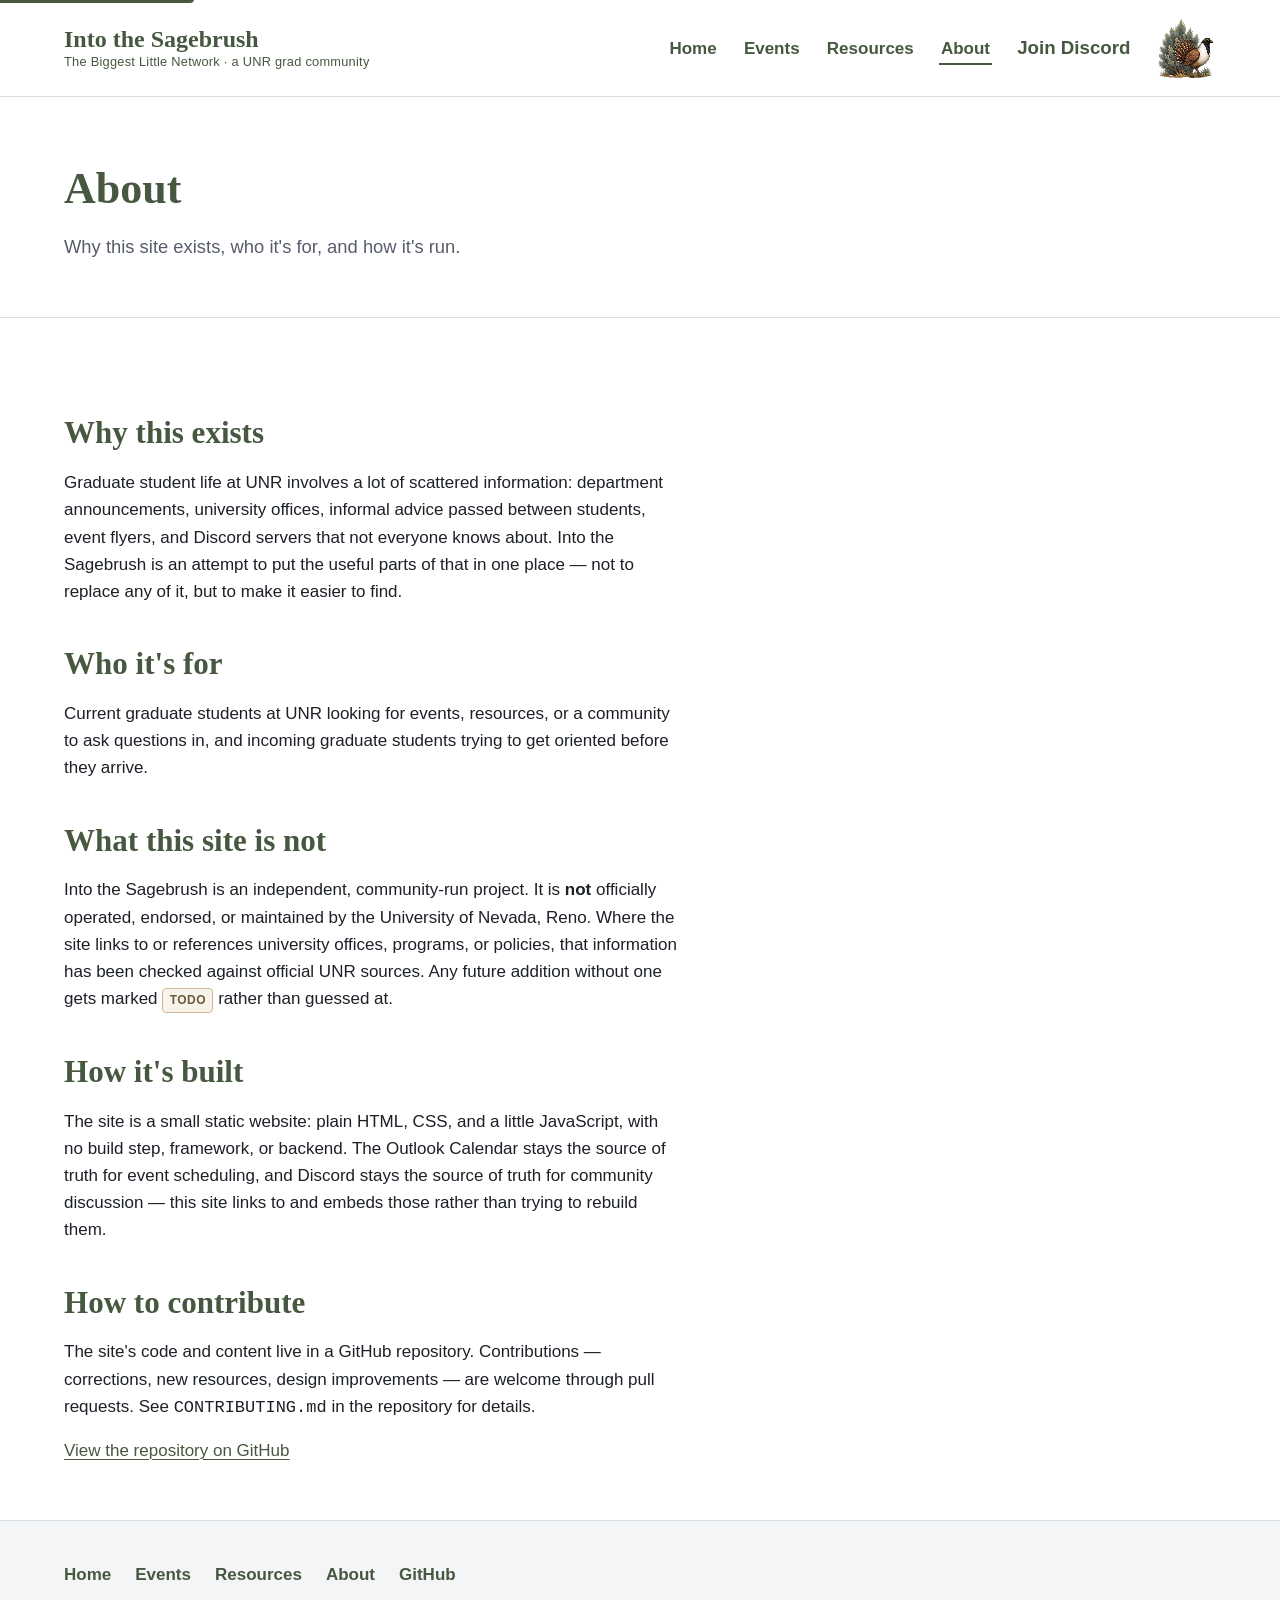
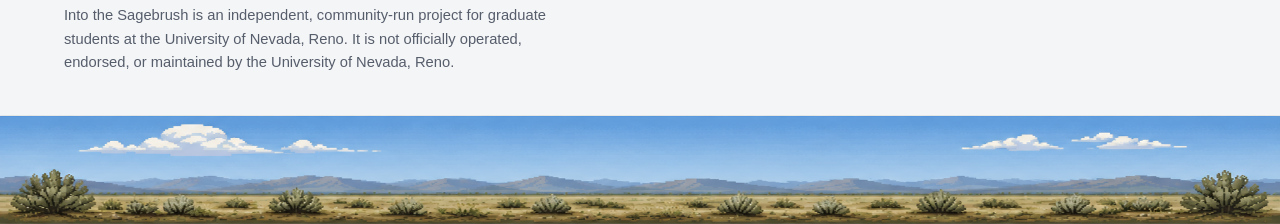
==== commit e2f6c345: "Show sage grouse on every page, enable pronghorn banner on mobile - Sage grouse header scene now app" ====
--- a/about.html
+++ b/about.html
@@ -37,6 +37,19 @@
           <li><a href="about.html" aria-current="page">About</a></li>
           <li>
             <a href="resources.html#community" class="nav-link--featured">Join Discord</a>
+          </li>
+          <li>
+            <!-- Sage grouse "lek" scene: small decorative natural-history detail.
+                 Purely decorative (aria-hidden). Without JS, only the sagebrush
+                 cover art is visible - see the `.js` gating in css/styles.css.
+                 Behavior lives in js/main.js under "Wildlife sprites". Safe to
+                 delete this <li> (and the matching CSS/JS "Wildlife sprites"
+                 sections) if you want it gone. Kept identical across every
+                 page - no shared template layer in this repo. -->
+            <div class="sage-grouse-scene" aria-hidden="true">
+              <div class="sage-grouse-scene__emerge"></div>
+              <p class="sage-grouse-scene__bubble" data-grouse-bubble></p>
+            </div>
           </li>
         </ul>
       </nav>
--- a/css/styles.css
+++ b/css/styles.css
@@ -769,10 +769,14 @@
    cropped landscape illustration (banner-landscape.png, the scene band
    cropped out of the wider reference image - see
    assets/sprites/pronghorn/README.md) as its background. Hidden without
-   JS (nothing would move the pronghorn) and under reduced motion / narrow
-   viewports (see media queries below). The banner is stretched to its own
-   full width at a fixed height, so it isn't pixel-perfect at every
-   viewport width - a deliberate simplicity tradeoff over e.g. a
+   JS (nothing would move the pronghorn) and under reduced motion (see
+   media query below). Shown at every viewport width, including mobile -
+   the background-image assets were already being downloaded there
+   regardless of visibility, so hiding it bought no bandwidth savings,
+   only a smaller/less-crowded appearance that turned out not to be
+   wanted. The banner is stretched to its own full width at a fixed
+   height, so it isn't pixel-perfect at every viewport width - a
+   deliberate simplicity tradeoff over e.g. a
    viewport-width-based aspect-ratio (which also has a real rendering bug
    with background-image sizing in at least one browser engine we tested
    against - see git history if revisiting this). Present on every page
@@ -865,12 +869,6 @@
     display: none;
   }
 }
-
-@media (max-width: 700px) {
-  .js .pronghorn-runner {
-    display: none;
-  }
-}
 /* ---------- END Wildlife sprites ---------- */
 
 /* ---------- Small screens ---------- */
